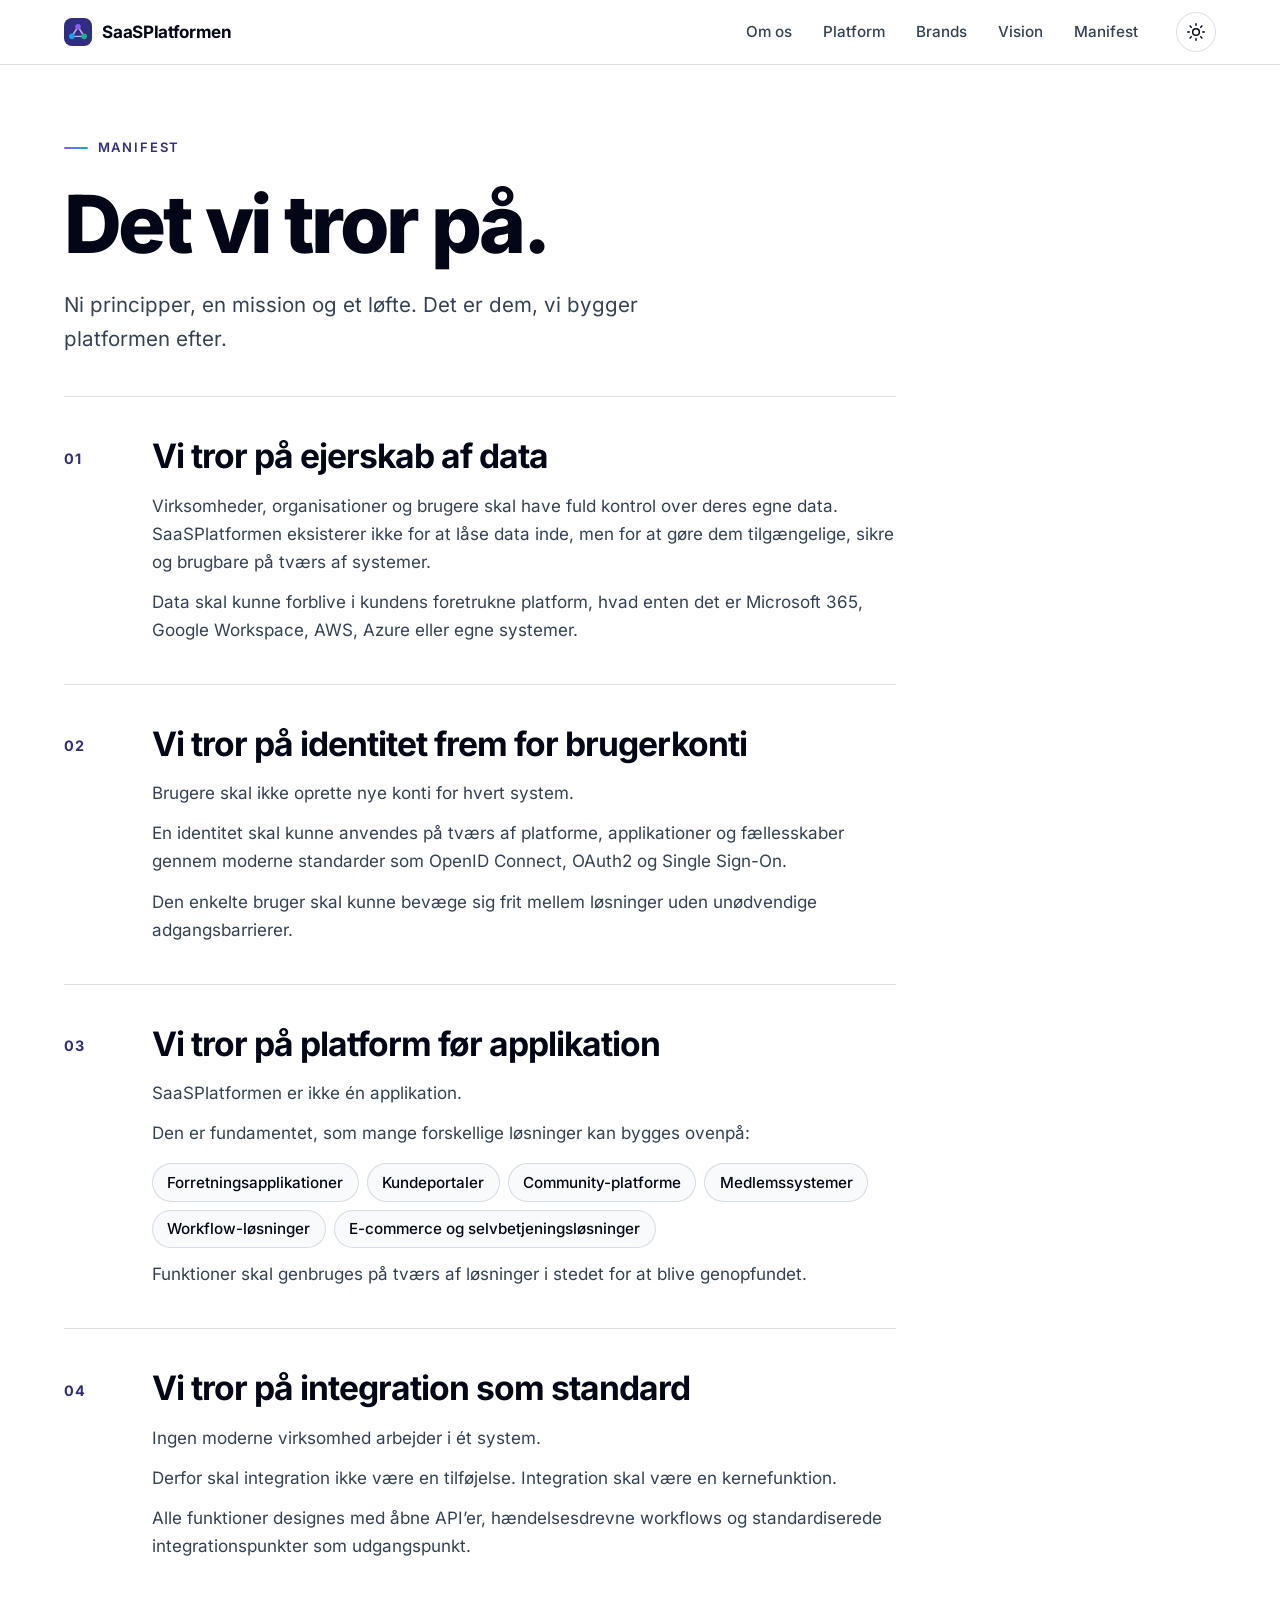
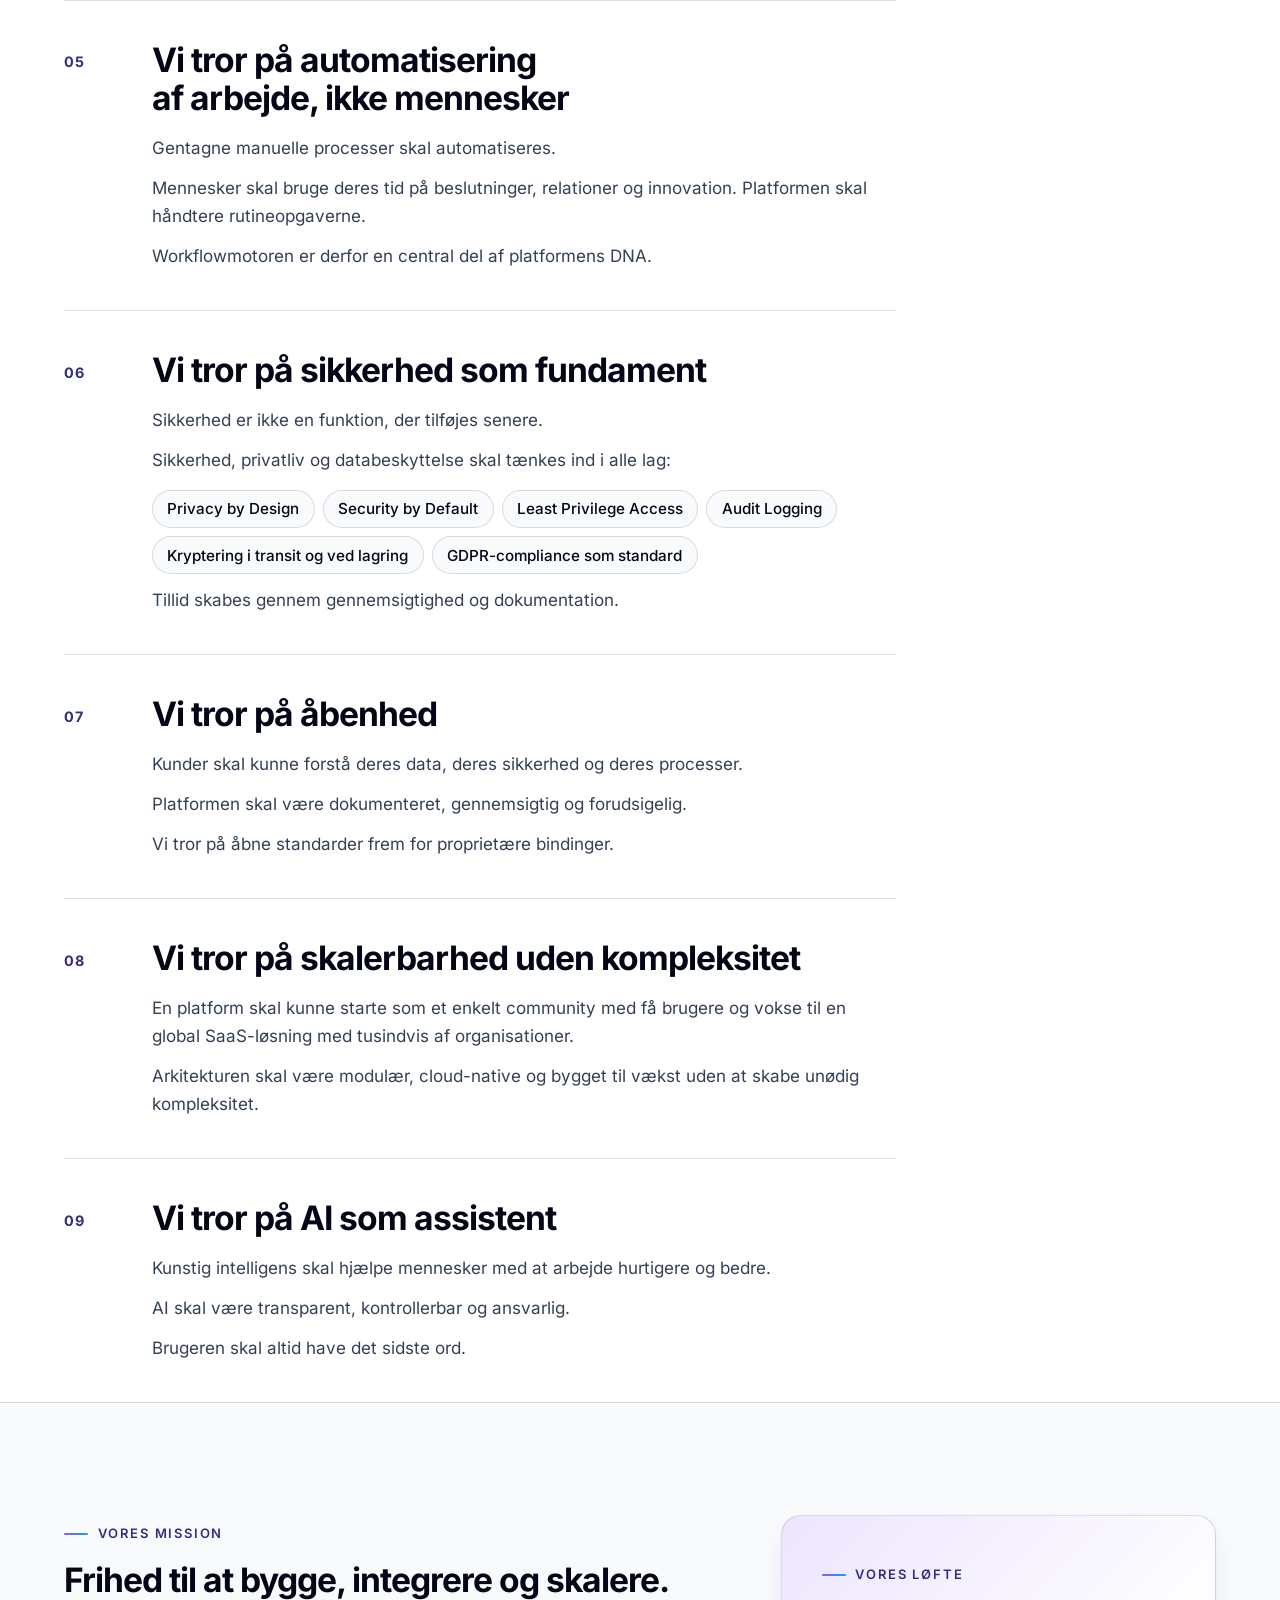
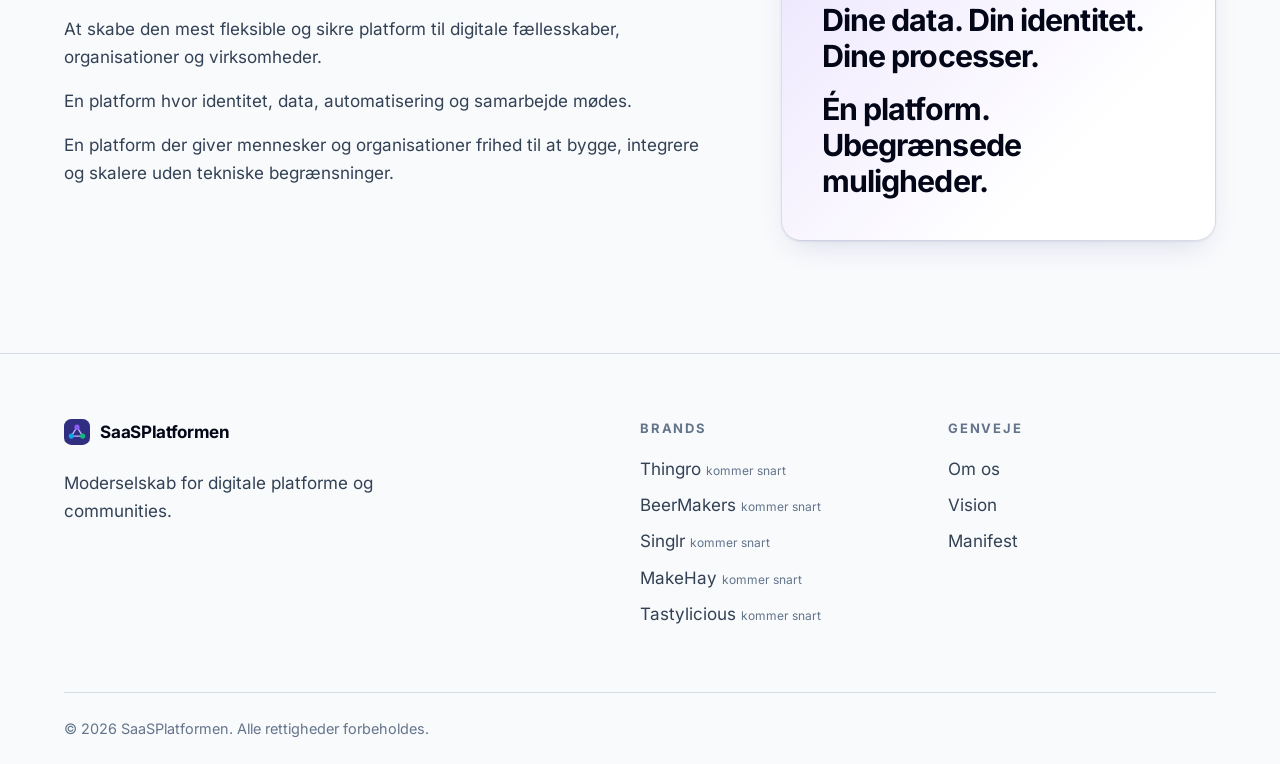
==== manifest/index.html @ acdeb15a "Deploy 2026-11-14T00:38Z Co-authored-by: Copilot <223556219+Copilot@users.noreply.github.com>" ====
<!DOCTYPE html><html lang="da"> <head><meta charset="utf-8"><meta name="viewport" content="width=device-width, initial-scale=1"><title>Manifest | SaaSPlatformen</title><meta name="description" content="SaaSPlatformens manifest: ejerskab af data, identitet frem for brugerkonti, integration som standard, sikkerhed som fundament og AI som assistent."><link rel="canonical" href="https://www.saasplatformen.dk/manifest/"><link rel="icon" type="image/svg+xml" href="/favicon.svg"><meta name="theme-color" content="#020617" media="(prefers-color-scheme: dark)"><meta name="theme-color" content="#ffffff" media="(prefers-color-scheme: light)"><meta property="og:type" content="website"><meta property="og:site_name" content="SaaSPlatformen"><meta property="og:locale" content="da_DK"><meta property="og:title" content="Manifest | SaaSPlatformen"><meta property="og:description" content="SaaSPlatformens manifest: ejerskab af data, identitet frem for brugerkonti, integration som standard, sikkerhed som fundament og AI som assistent."><meta property="og:url" content="https://www.saasplatformen.dk/manifest/"><meta property="og:image" content="https://www.saasplatformen.dk/og-default.png"><meta property="og:image:width" content="1200"><meta property="og:image:height" content="630"><meta property="og:image:alt" content="SaaSPlatformen – digitale platforme bygget til mennesker"><meta name="twitter:card" content="summary_large_image"><meta name="twitter:title" content="Manifest | SaaSPlatformen"><meta name="twitter:description" content="SaaSPlatformens manifest: ejerskab af data, identitet frem for brugerkonti, integration som standard, sikkerhed som fundament og AI som assistent."><meta name="twitter:image" content="https://www.saasplatformen.dk/og-default.png"><script>
      (function () {
        var t = null;
        try {
          t = localStorage.getItem('theme');
        } catch (e) {}
        if (t !== 'light' && t !== 'dark') {
          t = matchMedia('(prefers-color-scheme: dark)').matches ? 'dark' : 'light';
        }
        document.documentElement.dataset.theme = t;
      })();
    </script><script type="application/ld+json">{"@context":"https://schema.org","@graph":[{"@type":"Organization","@id":"https://www.saasplatformen.dk/#organization","name":"SaaSPlatformen","url":"https://www.saasplatformen.dk/","logo":"https://www.saasplatformen.dk/favicon.svg","description":"SaaSPlatformen er moderselskabet bag Thingro, BeerMakers, Singlr, MakeHay og Tastylicious. Vi bygger, ejer og udvikler digitale platforme og communities.","email":"kontakt@saasplatformen.dk","owns":[{"@type":"Brand","name":"Thingro","description":"Et socialt netværk hvor interesser er udgangspunktet for relationer, fællesskaber og aktiviteter."},{"@type":"Brand","name":"BeerMakers","description":"Community for hjemmebryggere og ølentusiaster med fokus på vidensdeling, opskrifter og erfaringer."},{"@type":"Brand","name":"Singlr","description":"Dating-platform der hjælper dig med at finde en partner i stedet for at holde dig fanget på platformen."},{"@type":"Brand","name":"MakeHay","description":"Fleksible apps og digitale løsninger til små og mellemstore virksomheder – med mulighed for kundetilpasning."},{"@type":"Brand","name":"Tastylicious","description":"Community for madentusiaster med fokus på opskrifter, inspiration og deling af madoplevelser."}]},{"@type":"WebSite","@id":"https://www.saasplatformen.dk/#website","url":"https://www.saasplatformen.dk/","name":"SaaSPlatformen","inLanguage":"da-DK","publisher":{"@id":"https://www.saasplatformen.dk/#organization"}}]}</script><link rel="stylesheet" href="/_astro/index.j2VjeoHw.css">
<style>.intro[data-astro-cid-hxnxtm5m]{padding-block:var(--space-5) var(--space-4)}h1[data-astro-cid-hxnxtm5m]{margin-block:var(--space-3);font-size:clamp(2.6rem,6.4vw,5rem);line-height:1.02;letter-spacing:-.045em;font-weight:800}.principles[data-astro-cid-hxnxtm5m] ol[data-astro-cid-hxnxtm5m]{margin:0;padding:0;list-style:none;max-width:52rem}.principles[data-astro-cid-hxnxtm5m] ol[data-astro-cid-hxnxtm5m]>li[data-astro-cid-hxnxtm5m]{display:grid;grid-template-columns:4.5rem 1fr;gap:var(--space-2);padding-block:var(--space-4);border-top:1px solid var(--border)}.num[data-astro-cid-hxnxtm5m]{font-size:.9rem;font-weight:700;letter-spacing:.1em;color:var(--brand);padding-top:.6rem}h2[data-astro-cid-hxnxtm5m]{font-size:clamp(1.5rem,3vw,2.1rem);letter-spacing:-.03em;line-height:1.15;margin-bottom:var(--space-2);text-wrap:balance}.principles[data-astro-cid-hxnxtm5m] p[data-astro-cid-hxnxtm5m]{color:var(--muted);margin-top:.75rem}.principles[data-astro-cid-hxnxtm5m] ul[data-astro-cid-hxnxtm5m]{display:flex;flex-wrap:wrap;gap:.5rem;margin:var(--space-2) 0 0;padding:0;list-style:none}.principles[data-astro-cid-hxnxtm5m] ul[data-astro-cid-hxnxtm5m] li[data-astro-cid-hxnxtm5m]{padding:.35rem .9rem;font-size:.95rem;font-weight:500;background:var(--bg-soft);border:1px solid var(--border);border-radius:999px}.closing[data-astro-cid-hxnxtm5m]{background:var(--bg-soft);border-top:1px solid var(--border)}.panel[data-astro-cid-hxnxtm5m]{display:grid;grid-template-columns:1.2fr .8fr;gap:var(--space-5);align-items:start}.m[data-astro-cid-hxnxtm5m]{margin-top:var(--space-2);color:var(--muted)}.pledge[data-astro-cid-hxnxtm5m]{padding:var(--space-4);background:linear-gradient(135deg,color-mix(in srgb,var(--purple) 16%,var(--card)),var(--card) 70%);border:1px solid var(--border);border-radius:var(--radius);box-shadow:var(--shadow)}.big[data-astro-cid-hxnxtm5m]{margin-top:var(--space-2);font-size:clamp(1.4rem,2.6vw,1.9rem);font-weight:700;line-height:1.2;letter-spacing:-.03em}@media(max-width:56rem){.panel[data-astro-cid-hxnxtm5m]{grid-template-columns:1fr;gap:var(--space-4)}}@media(max-width:40rem){.principles[data-astro-cid-hxnxtm5m] ol[data-astro-cid-hxnxtm5m]>li[data-astro-cid-hxnxtm5m]{grid-template-columns:1fr;gap:0}.num[data-astro-cid-hxnxtm5m]{padding-top:0}}
</style></head> <body> <a class="skip-link" href="#main">Gå til indhold</a> <header class="header" data-astro-cid-3ef6ksr2> <div class="container bar" data-astro-cid-3ef6ksr2> <a class="brand" href="/" aria-label="SaaSPlatformen – forside" data-astro-cid-3ef6ksr2> <svg width="28" height="28" viewBox="0 0 32 32" fill="none" aria-hidden="true"> <rect width="32" height="32" rx="9" fill="#312E81"></rect> <path d="M9 21 16 10l7 11M9 21h14" stroke="#C4B5FD" stroke-width="1.6" stroke-linejoin="round"></path> <circle cx="16" cy="10" r="3.2" fill="#8B5CF6"></circle> <circle cx="9" cy="21" r="3.2" fill="#0EA5E9"></circle> <circle cx="23" cy="21" r="3.2" fill="#10B981"></circle> </svg> <span data-astro-cid-3ef6ksr2>SaaSPlatformen</span> </a> <nav aria-label="Hovedmenu" data-astro-cid-3ef6ksr2> <ul data-astro-cid-3ef6ksr2> <li data-astro-cid-3ef6ksr2><a href="/#om" data-astro-cid-3ef6ksr2>Om os</a></li><li data-astro-cid-3ef6ksr2><a href="/#platform" data-astro-cid-3ef6ksr2>Platform</a></li><li data-astro-cid-3ef6ksr2><a href="/#brands" data-astro-cid-3ef6ksr2>Brands</a></li><li data-astro-cid-3ef6ksr2><a href="/#vision" data-astro-cid-3ef6ksr2>Vision</a></li><li data-astro-cid-3ef6ksr2><a href="/manifest/" data-astro-cid-3ef6ksr2>Manifest</a></li> </ul> </nav> <button class="theme" type="button" id="theme-toggle" aria-label="Skift mellem lyst og mørkt tema" data-astro-cid-3ef6ksr2> <svg class="sun" width="20" height="20" viewBox="0 0 24 24" fill="none" stroke="currentColor" stroke-width="1.8" stroke-linecap="round" aria-hidden="true" data-astro-cid-3ef6ksr2> <circle cx="12" cy="12" r="4" data-astro-cid-3ef6ksr2></circle> <path d="M12 2v2M12 20v2M4.9 4.9l1.4 1.4M17.7 17.7l1.4 1.4M2 12h2M20 12h2M4.9 19.1l1.4-1.4M17.7 6.3l1.4-1.4" data-astro-cid-3ef6ksr2></path> </svg> <svg class="moon" width="20" height="20" viewBox="0 0 24 24" fill="none" stroke="currentColor" stroke-width="1.8" stroke-linecap="round" stroke-linejoin="round" aria-hidden="true" data-astro-cid-3ef6ksr2> <path d="M20 14.5A8 8 0 0 1 9.5 4 8 8 0 1 0 20 14.5z" data-astro-cid-3ef6ksr2></path> </svg> </button> </div> </header>  <script type="module">document.getElementById("theme-toggle")?.addEventListener("click",()=>{const e=document.documentElement.dataset.theme==="dark"?"light":"dark";document.documentElement.dataset.theme=e;try{localStorage.setItem("theme",e)}catch{}});</script> <main id="main">  <section class="intro" data-astro-cid-hxnxtm5m> <div class="container" data-astro-cid-hxnxtm5m> <p class="eyebrow" data-astro-cid-hxnxtm5m>Manifest</p> <h1 data-astro-cid-hxnxtm5m>Det vi tror på.</h1> <p class="lead" data-astro-cid-hxnxtm5m>Ni principper, en mission og et løfte. Det er dem, vi bygger platformen efter.</p> </div> </section> <section class="container principles" aria-label="Principper" data-astro-cid-hxnxtm5m> <ol data-astro-cid-hxnxtm5m> <li data-astro-cid-hxnxtm5m> <span class="num" aria-hidden="true" data-astro-cid-hxnxtm5m>01</span> <div data-astro-cid-hxnxtm5m> <h2 data-astro-cid-hxnxtm5m>Vi tror på ejerskab af data</h2> <p data-astro-cid-hxnxtm5m>Virksomheder, organisationer og brugere skal have fuld kontrol over deres egne data. SaaSPlatformen eksisterer ikke for at låse data inde, men for at gøre dem tilgængelige, sikre og brugbare på tværs af systemer.</p><p data-astro-cid-hxnxtm5m>Data skal kunne forblive i kundens foretrukne platform, hvad enten det er Microsoft 365, Google Workspace, AWS, Azure eller egne systemer.</p>   </div> </li><li data-astro-cid-hxnxtm5m> <span class="num" aria-hidden="true" data-astro-cid-hxnxtm5m>02</span> <div data-astro-cid-hxnxtm5m> <h2 data-astro-cid-hxnxtm5m>Vi tror på identitet frem for brugerkonti</h2> <p data-astro-cid-hxnxtm5m>Brugere skal ikke oprette nye konti for hvert system.</p><p data-astro-cid-hxnxtm5m>En identitet skal kunne anvendes på tværs af platforme, applikationer og fællesskaber gennem moderne standarder som OpenID Connect, OAuth2 og Single Sign-On.</p><p data-astro-cid-hxnxtm5m>Den enkelte bruger skal kunne bevæge sig frit mellem løsninger uden unødvendige adgangsbarrierer.</p>   </div> </li><li data-astro-cid-hxnxtm5m> <span class="num" aria-hidden="true" data-astro-cid-hxnxtm5m>03</span> <div data-astro-cid-hxnxtm5m> <h2 data-astro-cid-hxnxtm5m>Vi tror på platform før applikation</h2> <p data-astro-cid-hxnxtm5m>SaaSPlatformen er ikke én applikation.</p><p data-astro-cid-hxnxtm5m>Den er fundamentet, som mange forskellige løsninger kan bygges ovenpå:</p> <ul data-astro-cid-hxnxtm5m><li data-astro-cid-hxnxtm5m>Forretningsapplikationer</li><li data-astro-cid-hxnxtm5m>Kundeportaler</li><li data-astro-cid-hxnxtm5m>Community-platforme</li><li data-astro-cid-hxnxtm5m>Medlemssystemer</li><li data-astro-cid-hxnxtm5m>Workflow-løsninger</li><li data-astro-cid-hxnxtm5m>E-commerce og selvbetjeningsløsninger</li></ul> <p data-astro-cid-hxnxtm5m>Funktioner skal genbruges på tværs af løsninger i stedet for at blive genopfundet.</p> </div> </li><li data-astro-cid-hxnxtm5m> <span class="num" aria-hidden="true" data-astro-cid-hxnxtm5m>04</span> <div data-astro-cid-hxnxtm5m> <h2 data-astro-cid-hxnxtm5m>Vi tror på integration som standard</h2> <p data-astro-cid-hxnxtm5m>Ingen moderne virksomhed arbejder i ét system.</p><p data-astro-cid-hxnxtm5m>Derfor skal integration ikke være en tilføjelse. Integration skal være en kernefunktion.</p><p data-astro-cid-hxnxtm5m>Alle funktioner designes med åbne API’er, hændelsesdrevne workflows og standardiserede integrationspunkter som udgangspunkt.</p>   </div> </li><li data-astro-cid-hxnxtm5m> <span class="num" aria-hidden="true" data-astro-cid-hxnxtm5m>05</span> <div data-astro-cid-hxnxtm5m> <h2 data-astro-cid-hxnxtm5m>Vi tror på automatisering af arbejde, ikke mennesker</h2> <p data-astro-cid-hxnxtm5m>Gentagne manuelle processer skal automatiseres.</p><p data-astro-cid-hxnxtm5m>Mennesker skal bruge deres tid på beslutninger, relationer og innovation. Platformen skal håndtere rutineopgaverne.</p><p data-astro-cid-hxnxtm5m>Workflowmotoren er derfor en central del af platformens DNA.</p>   </div> </li><li data-astro-cid-hxnxtm5m> <span class="num" aria-hidden="true" data-astro-cid-hxnxtm5m>06</span> <div data-astro-cid-hxnxtm5m> <h2 data-astro-cid-hxnxtm5m>Vi tror på sikkerhed som fundament</h2> <p data-astro-cid-hxnxtm5m>Sikkerhed er ikke en funktion, der tilføjes senere.</p><p data-astro-cid-hxnxtm5m>Sikkerhed, privatliv og databeskyttelse skal tænkes ind i alle lag:</p> <ul data-astro-cid-hxnxtm5m><li data-astro-cid-hxnxtm5m>Privacy by Design</li><li data-astro-cid-hxnxtm5m>Security by Default</li><li data-astro-cid-hxnxtm5m>Least Privilege Access</li><li data-astro-cid-hxnxtm5m>Audit Logging</li><li data-astro-cid-hxnxtm5m>Kryptering i transit og ved lagring</li><li data-astro-cid-hxnxtm5m>GDPR-compliance som standard</li></ul> <p data-astro-cid-hxnxtm5m>Tillid skabes gennem gennemsigtighed og dokumentation.</p> </div> </li><li data-astro-cid-hxnxtm5m> <span class="num" aria-hidden="true" data-astro-cid-hxnxtm5m>07</span> <div data-astro-cid-hxnxtm5m> <h2 data-astro-cid-hxnxtm5m>Vi tror på åbenhed</h2> <p data-astro-cid-hxnxtm5m>Kunder skal kunne forstå deres data, deres sikkerhed og deres processer.</p><p data-astro-cid-hxnxtm5m>Platformen skal være dokumenteret, gennemsigtig og forudsigelig.</p><p data-astro-cid-hxnxtm5m>Vi tror på åbne standarder frem for proprietære bindinger.</p>   </div> </li><li data-astro-cid-hxnxtm5m> <span class="num" aria-hidden="true" data-astro-cid-hxnxtm5m>08</span> <div data-astro-cid-hxnxtm5m> <h2 data-astro-cid-hxnxtm5m>Vi tror på skalerbarhed uden kompleksitet</h2> <p data-astro-cid-hxnxtm5m>En platform skal kunne starte som et enkelt community med få brugere og vokse til en global SaaS-løsning med tusindvis af organisationer.</p><p data-astro-cid-hxnxtm5m>Arkitekturen skal være modulær, cloud-native og bygget til vækst uden at skabe unødig kompleksitet.</p>   </div> </li><li data-astro-cid-hxnxtm5m> <span class="num" aria-hidden="true" data-astro-cid-hxnxtm5m>09</span> <div data-astro-cid-hxnxtm5m> <h2 data-astro-cid-hxnxtm5m>Vi tror på AI som assistent</h2> <p data-astro-cid-hxnxtm5m>Kunstig intelligens skal hjælpe mennesker med at arbejde hurtigere og bedre.</p><p data-astro-cid-hxnxtm5m>AI skal være transparent, kontrollerbar og ansvarlig.</p><p data-astro-cid-hxnxtm5m>Brugeren skal altid have det sidste ord.</p>   </div> </li> </ol> </section> <section class="section closing" aria-labelledby="mission-h" data-astro-cid-hxnxtm5m> <div class="container panel" data-astro-cid-hxnxtm5m> <div data-astro-cid-hxnxtm5m> <p class="eyebrow" data-astro-cid-hxnxtm5m>Vores mission</p> <h2 class="h2" id="mission-h" data-astro-cid-hxnxtm5m>Frihed til at bygge, integrere og skalere.</h2> <p class="m" data-astro-cid-hxnxtm5m>At skabe den mest fleksible og sikre platform til digitale fællesskaber, organisationer og virksomheder.</p><p class="m" data-astro-cid-hxnxtm5m>En platform hvor identitet, data, automatisering og samarbejde mødes.</p><p class="m" data-astro-cid-hxnxtm5m>En platform der giver mennesker og organisationer frihed til at bygge, integrere og skalere uden tekniske begrænsninger.</p> </div> <div class="pledge" data-astro-cid-hxnxtm5m> <p class="eyebrow" data-astro-cid-hxnxtm5m>Vores løfte</p> <p class="big" data-astro-cid-hxnxtm5m>Dine data. Din identitet. Dine processer.</p><p class="big" data-astro-cid-hxnxtm5m>Én platform. Ubegrænsede muligheder.</p> </div> </div> </section>  </main> <footer class="footer" data-astro-cid-sz7xmlte> <div class="container grid" data-astro-cid-sz7xmlte> <div data-astro-cid-sz7xmlte> <a class="brand" href="/" data-astro-cid-sz7xmlte><svg width="26" height="26" viewBox="0 0 32 32" fill="none" aria-hidden="true"> <rect width="32" height="32" rx="9" fill="#312E81"></rect> <path d="M9 21 16 10l7 11M9 21h14" stroke="#C4B5FD" stroke-width="1.6" stroke-linejoin="round"></path> <circle cx="16" cy="10" r="3.2" fill="#8B5CF6"></circle> <circle cx="9" cy="21" r="3.2" fill="#0EA5E9"></circle> <circle cx="23" cy="21" r="3.2" fill="#10B981"></circle> </svg><span data-astro-cid-sz7xmlte>SaaSPlatformen</span></a> <p data-astro-cid-sz7xmlte>Moderselskab for digitale platforme og communities.</p> </div> <nav aria-label="Brands" data-astro-cid-sz7xmlte> <h2 data-astro-cid-sz7xmlte>Brands</h2> <ul data-astro-cid-sz7xmlte> <li data-astro-cid-sz7xmlte><a href="/#brands" data-astro-cid-sz7xmlte>Thingro</a> <span class="soon" data-astro-cid-sz7xmlte>kommer snart</span></li><li data-astro-cid-sz7xmlte><a href="/#brands" data-astro-cid-sz7xmlte>BeerMakers</a> <span class="soon" data-astro-cid-sz7xmlte>kommer snart</span></li><li data-astro-cid-sz7xmlte><a href="/#brands" data-astro-cid-sz7xmlte>Singlr</a> <span class="soon" data-astro-cid-sz7xmlte>kommer snart</span></li><li data-astro-cid-sz7xmlte><a href="/#brands" data-astro-cid-sz7xmlte>MakeHay</a> <span class="soon" data-astro-cid-sz7xmlte>kommer snart</span></li><li data-astro-cid-sz7xmlte><a href="/#brands" data-astro-cid-sz7xmlte>Tastylicious</a> <span class="soon" data-astro-cid-sz7xmlte>kommer snart</span></li> </ul> </nav> <nav aria-label="Genveje" data-astro-cid-sz7xmlte> <h2 data-astro-cid-sz7xmlte>Genveje</h2> <ul data-astro-cid-sz7xmlte> <li data-astro-cid-sz7xmlte><a href="/#om" data-astro-cid-sz7xmlte>Om os</a></li> <li data-astro-cid-sz7xmlte><a href="/#vision" data-astro-cid-sz7xmlte>Vision</a></li> <li data-astro-cid-sz7xmlte><a href="/manifest/" data-astro-cid-sz7xmlte>Manifest</a></li>  </ul> </nav> </div> <div class="container legal" data-astro-cid-sz7xmlte>© 2026 SaaSPlatformen. Alle rettigheder forbeholdes.</div> </footer>  </body></html>
---- _astro/index.j2VjeoHw.css ----
@font-face{font-family:Inter Variable;font-style:normal;font-display:swap;font-weight:100 900;src:url(/_astro/inter-cyrillic-ext-wght-normal.BOeWTOD4.woff2) format("woff2-variations");unicode-range:U+0460-052F,U+1C80-1C8A,U+20B4,U+2DE0-2DFF,U+A640-A69F,U+FE2E-FE2F}@font-face{font-family:Inter Variable;font-style:normal;font-display:swap;font-weight:100 900;src:url(/_astro/inter-cyrillic-wght-normal.DqGufNeO.woff2) format("woff2-variations");unicode-range:U+0301,U+0400-045F,U+0490-0491,U+04B0-04B1,U+2116}@font-face{font-family:Inter Variable;font-style:normal;font-display:swap;font-weight:100 900;src:url(/_astro/inter-greek-ext-wght-normal.DlzME5K_.woff2) format("woff2-variations");unicode-range:U+1F00-1FFF}@font-face{font-family:Inter Variable;font-style:normal;font-display:swap;font-weight:100 900;src:url(/_astro/inter-greek-wght-normal.CkhJZR-_.woff2) format("woff2-variations");unicode-range:U+0370-0377,U+037A-037F,U+0384-038A,U+038C,U+038E-03A1,U+03A3-03FF}@font-face{font-family:Inter Variable;font-style:normal;font-display:swap;font-weight:100 900;src:url(/_astro/inter-vietnamese-wght-normal.CBcvBZtf.woff2) format("woff2-variations");unicode-range:U+0102-0103,U+0110-0111,U+0128-0129,U+0168-0169,U+01A0-01A1,U+01AF-01B0,U+0300-0301,U+0303-0304,U+0308-0309,U+0323,U+0329,U+1EA0-1EF9,U+20AB}@font-face{font-family:Inter Variable;font-style:normal;font-display:swap;font-weight:100 900;src:url(/_astro/inter-latin-ext-wght-normal.DO1Apj_S.woff2) format("woff2-variations");unicode-range:U+0100-02BA,U+02BD-02C5,U+02C7-02CC,U+02CE-02D7,U+02DD-02FF,U+0304,U+0308,U+0329,U+1D00-1DBF,U+1E00-1E9F,U+1EF2-1EFF,U+2020,U+20A0-20AB,U+20AD-20C0,U+2113,U+2C60-2C7F,U+A720-A7FF}@font-face{font-family:Inter Variable;font-style:normal;font-display:swap;font-weight:100 900;src:url(/_astro/inter-latin-wght-normal.Dx4kXJAl.woff2) format("woff2-variations");unicode-range:U+0000-00FF,U+0131,U+0152-0153,U+02BB-02BC,U+02C6,U+02DA,U+02DC,U+0304,U+0308,U+0329,U+2000-206F,U+20AC,U+2122,U+2191,U+2193,U+2212,U+2215,U+FEFF,U+FFFD}:root{--indigo: #312e81;--purple: #8b5cf6;--blue: #0ea5e9;--emerald: #10b981;--bg: #ffffff;--bg-soft: #f8fafc;--text: #020617;--muted: #334155;--faint: #64748b;--border: rgb(148 163 184 / .35);--glass: rgb(255 255 255 / .7);--card: #ffffff;--brand: #312e81;--link: #3730a3;--btn-bg: #312e81;--btn-text: #ffffff;--shadow: 0 1px 2px rgb(15 23 42 / .06), 0 12px 32px -12px rgb(49 46 129 / .18);--glow-a: rgb(139 92 246 / .22);--glow-b: rgb(14 165 233 / .18);--font: "Inter Variable", system-ui, -apple-system, "Segoe UI", sans-serif;--space-1: .5rem;--space-2: 1rem;--space-3: 1.5rem;--space-4: 2.5rem;--space-5: 4rem;--space-6: 7rem;--radius: 1.25rem;--max: 72rem;color-scheme:light}:root[data-theme=dark]{--bg: #020617;--bg-soft: #0f172a;--text: #f8fafc;--muted: #cbd5e1;--faint: #94a3b8;--border: rgb(148 163 184 / .22);--glass: rgb(15 23 42 / .6);--card: #0b1224;--brand: #a5b4fc;--link: #a5b4fc;--btn-bg: #e0e7ff;--btn-text: #1e1b4b;--shadow: 0 1px 2px rgb(0 0 0 / .5), 0 16px 40px -16px rgb(0 0 0 / .8);--glow-a: rgb(139 92 246 / .28);--glow-b: rgb(14 165 233 / .2);color-scheme:dark}*,*:before,*:after{box-sizing:border-box}html{scroll-behavior:smooth;scroll-padding-top:5rem;-webkit-text-size-adjust:100%}body{margin:0;font-family:var(--font);font-size:1.0625rem;line-height:1.65;color:var(--text);background:var(--bg);-webkit-font-smoothing:antialiased;text-rendering:optimizeLegibility}h1,h2,h3,p{margin:0}a{color:inherit}:focus-visible{outline:3px solid var(--purple);outline-offset:3px;border-radius:.5rem}.skip-link{position:absolute;left:1rem;top:-4rem;z-index:100;padding:.6rem 1rem;background:var(--btn-bg);color:var(--btn-text);border-radius:.5rem;text-decoration:none}.skip-link:focus{top:1rem}.container{width:min(100% - 3rem,var(--max));margin-inline:auto}.section{padding-block:var(--space-6)}.eyebrow{display:inline-flex;align-items:center;gap:.6rem;font-size:.8125rem;font-weight:600;letter-spacing:.14em;text-transform:uppercase;color:var(--brand)}.eyebrow:before{content:"";width:1.5rem;height:2px;background:linear-gradient(90deg,var(--purple),var(--blue));border-radius:2px}.h2{margin-top:var(--space-2);font-size:clamp(2rem,4.4vw,3.25rem);line-height:1.08;letter-spacing:-.03em;font-weight:700;text-wrap:balance}.lead{font-size:clamp(1.125rem,1.6vw,1.3rem);color:var(--muted);max-width:38rem;text-wrap:pretty}.btn{display:inline-flex;align-items:center;gap:.6rem;padding:.95rem 1.6rem;font:inherit;font-weight:600;color:var(--btn-text);background:var(--btn-bg);border-radius:999px;text-decoration:none;box-shadow:var(--shadow);transition:transform .25s ease,box-shadow .25s ease}.btn:hover{transform:translateY(-2px)}.btn svg{transition:transform .25s ease}.btn:hover svg{transform:translateY(2px)}.btn-ghost{background:transparent;color:var(--text);box-shadow:inset 0 0 0 1px var(--border)}.sr-only{position:absolute;width:1px;height:1px;overflow:hidden;clip:rect(0 0 0 0);white-space:nowrap}@media(max-width:40rem){.section{padding-block:var(--space-5)}}@media(prefers-reduced-motion:reduce){html{scroll-behavior:auto}*,*:before,*:after{animation:none!important;transition:none!important}}.header[data-astro-cid-3ef6ksr2]{position:sticky;top:0;z-index:50;background:var(--glass);backdrop-filter:blur(16px) saturate(1.4);-webkit-backdrop-filter:blur(16px) saturate(1.4);border-bottom:1px solid var(--border)}.bar[data-astro-cid-3ef6ksr2]{display:flex;align-items:center;gap:var(--space-3);height:4rem}.brand[data-astro-cid-3ef6ksr2]{display:inline-flex;align-items:center;gap:.65rem;font-weight:700;letter-spacing:-.02em;text-decoration:none;margin-right:auto}nav[data-astro-cid-3ef6ksr2] ul[data-astro-cid-3ef6ksr2]{display:flex;gap:.25rem;margin:0;padding:0;list-style:none}nav[data-astro-cid-3ef6ksr2] a[data-astro-cid-3ef6ksr2]{display:block;padding:.45rem .85rem;font-size:.95rem;font-weight:500;color:var(--muted);text-decoration:none;border-radius:999px;transition:color .2s,background .2s}nav[data-astro-cid-3ef6ksr2] a[data-astro-cid-3ef6ksr2]:hover{color:var(--text);background:var(--bg-soft)}.theme[data-astro-cid-3ef6ksr2]{display:grid;place-items:center;width:2.5rem;height:2.5rem;color:var(--text);background:transparent;border:1px solid var(--border);border-radius:999px;cursor:pointer}.theme[data-astro-cid-3ef6ksr2]:hover{background:var(--bg-soft)}.moon[data-astro-cid-3ef6ksr2]{display:none}:root[data-theme=dark] .sun[data-astro-cid-3ef6ksr2]{display:none}:root[data-theme=dark] .moon[data-astro-cid-3ef6ksr2]{display:block}@media(max-width:40rem){nav[data-astro-cid-3ef6ksr2] a[data-astro-cid-3ef6ksr2]{padding-inline:.5rem;font-size:.85rem}.brand[data-astro-cid-3ef6ksr2] span[data-astro-cid-3ef6ksr2]{display:none}}.footer[data-astro-cid-sz7xmlte]{padding-block:var(--space-5) var(--space-3);background:var(--bg-soft);border-top:1px solid var(--border)}.grid[data-astro-cid-sz7xmlte]{display:grid;grid-template-columns:2fr 1fr 1fr;gap:var(--space-4)}.brand[data-astro-cid-sz7xmlte]{display:inline-flex;align-items:center;gap:.65rem;font-weight:700;letter-spacing:-.02em;text-decoration:none}p[data-astro-cid-sz7xmlte]{margin-top:var(--space-2);color:var(--muted);max-width:22rem}h2[data-astro-cid-sz7xmlte]{margin-bottom:var(--space-2);font-size:.8125rem;letter-spacing:.14em;text-transform:uppercase;color:var(--faint)}ul[data-astro-cid-sz7xmlte]{margin:0;padding:0;list-style:none;display:grid;gap:.5rem}li[data-astro-cid-sz7xmlte] a[data-astro-cid-sz7xmlte]{color:var(--muted);text-decoration:none}li[data-astro-cid-sz7xmlte] a[data-astro-cid-sz7xmlte]:hover{color:var(--text);text-decoration:underline}.soon[data-astro-cid-sz7xmlte]{font-size:.75rem;color:var(--faint)}.legal[data-astro-cid-sz7xmlte]{margin-top:var(--space-5);padding-top:var(--space-3);border-top:1px solid var(--border);font-size:.9rem;color:var(--faint)}@media(max-width:40rem){.grid[data-astro-cid-sz7xmlte]{grid-template-columns:1fr 1fr}.grid[data-astro-cid-sz7xmlte]>[data-astro-cid-sz7xmlte]:first-child{grid-column:1 / -1}}
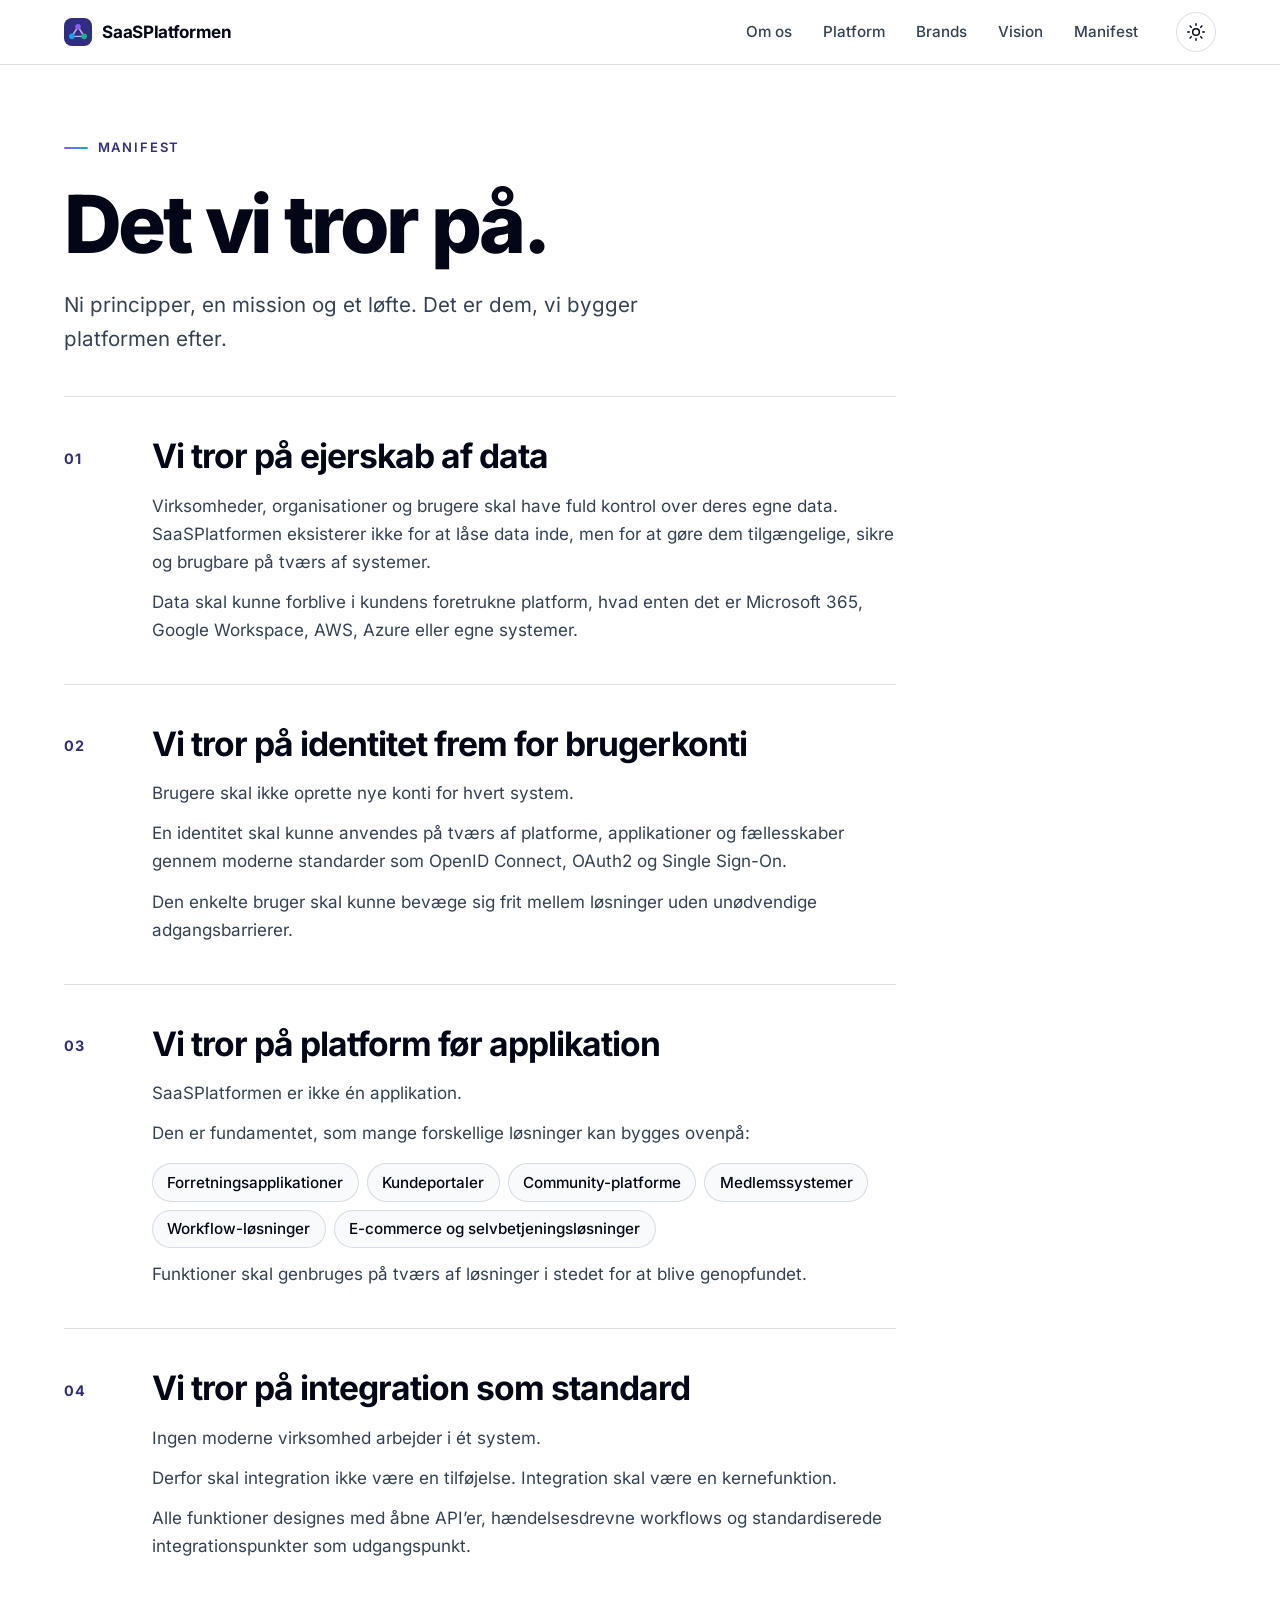
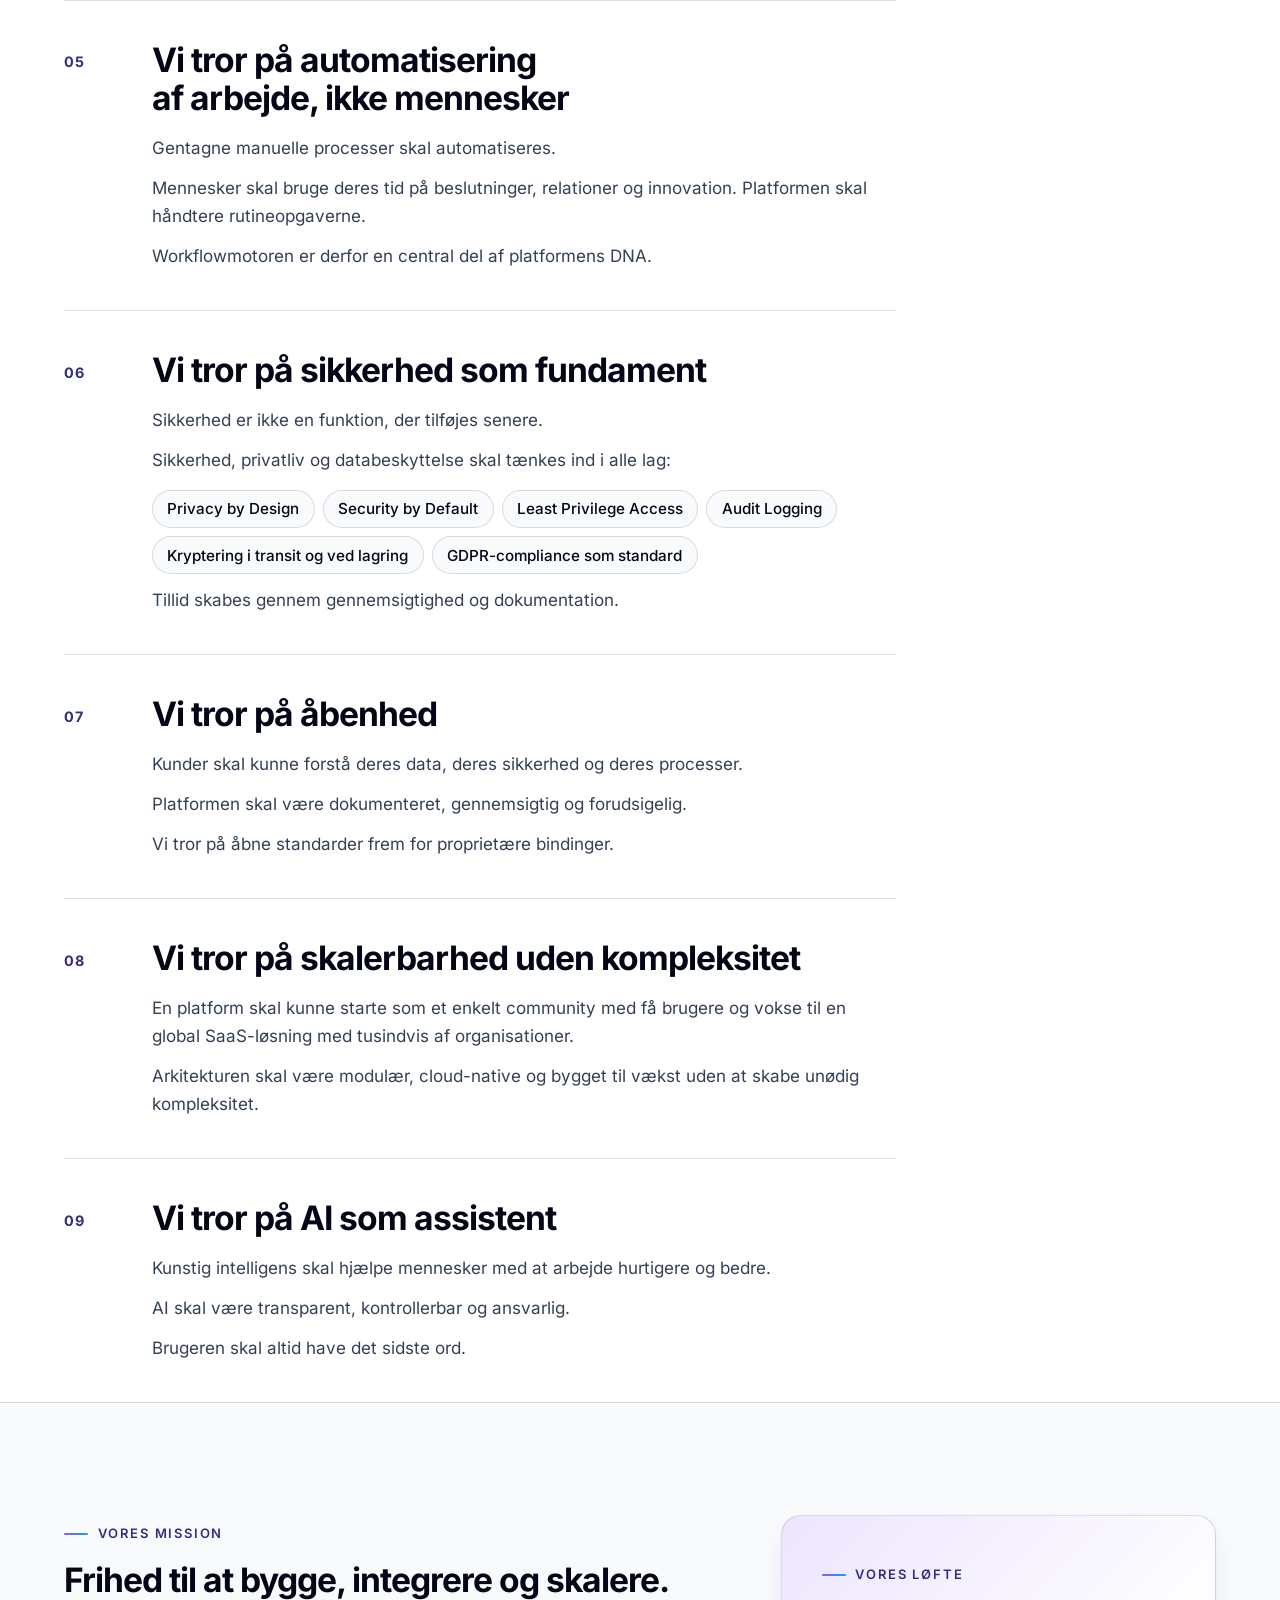
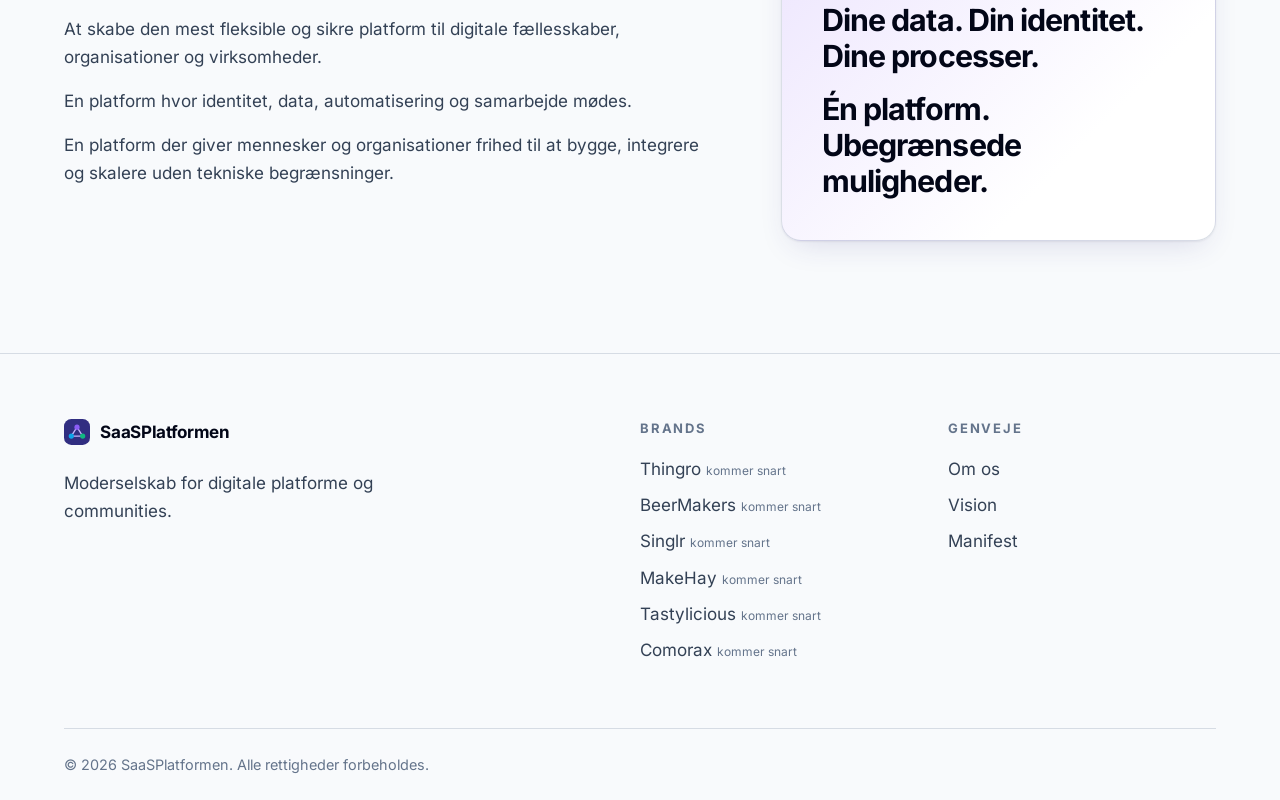
==== commit 16fde975: "Deploy 2026-11-15T19:55Z Co-authored-by: Copilot <223556219+Copilot@users.noreply.github.com>" ====
--- a/manifest/index.html
+++ b/manifest/index.html
@@ -9,6 +9,6 @@
         }
         document.documentElement.dataset.theme = t;
       })();
-    </script><script type="application/ld+json">{"@context":"https://schema.org","@graph":[{"@type":"Organization","@id":"https://www.saasplatformen.dk/#organization","name":"SaaSPlatformen","url":"https://www.saasplatformen.dk/","logo":"https://www.saasplatformen.dk/favicon.svg","description":"SaaSPlatformen er moderselskabet bag Thingro, BeerMakers, Singlr, MakeHay og Tastylicious. Vi bygger, ejer og udvikler digitale platforme og communities.","email":"kontakt@saasplatformen.dk","owns":[{"@type":"Brand","name":"Thingro","description":"Et socialt netværk hvor interesser er udgangspunktet for relationer, fællesskaber og aktiviteter."},{"@type":"Brand","name":"BeerMakers","description":"Community for hjemmebryggere og ølentusiaster med fokus på vidensdeling, opskrifter og erfaringer."},{"@type":"Brand","name":"Singlr","description":"Dating-platform der hjælper dig med at finde en partner i stedet for at holde dig fanget på platformen."},{"@type":"Brand","name":"MakeHay","description":"Fleksible apps og digitale løsninger til små og mellemstore virksomheder – med mulighed for kundetilpasning."},{"@type":"Brand","name":"Tastylicious","description":"Community for madentusiaster med fokus på opskrifter, inspiration og deling af madoplevelser."}]},{"@type":"WebSite","@id":"https://www.saasplatformen.dk/#website","url":"https://www.saasplatformen.dk/","name":"SaaSPlatformen","inLanguage":"da-DK","publisher":{"@id":"https://www.saasplatformen.dk/#organization"}}]}</script><link rel="stylesheet" href="/_astro/index.j2VjeoHw.css">
+    </script><script type="application/ld+json">{"@context":"https://schema.org","@graph":[{"@type":"Organization","@id":"https://www.saasplatformen.dk/#organization","name":"SaaSPlatformen","url":"https://www.saasplatformen.dk/","logo":"https://www.saasplatformen.dk/favicon.svg","description":"SaaSPlatformen er moderselskabet bag Thingro, BeerMakers, Singlr, MakeHay, Tastylicious og Comorax. Vi bygger, ejer og udvikler digitale platforme og communities.","email":"kontakt@saasplatformen.dk","owns":[{"@type":"Brand","name":"Thingro","description":"Et socialt netværk hvor interesser er udgangspunktet for relationer, fællesskaber og aktiviteter."},{"@type":"Brand","name":"BeerMakers","description":"Community for hjemmebryggere og ølentusiaster med fokus på vidensdeling, opskrifter og erfaringer."},{"@type":"Brand","name":"Singlr","description":"Dating-platform der hjælper dig med at finde en partner i stedet for at holde dig fanget på platformen."},{"@type":"Brand","name":"MakeHay","description":"Fleksible apps og digitale løsninger til små og mellemstore virksomheder – med mulighed for kundetilpasning."},{"@type":"Brand","name":"Tastylicious","description":"Community for madentusiaster med fokus på opskrifter, inspiration og deling af madoplevelser."},{"@type":"Brand","name":"Comorax","description":"Et netværk af communities og markedspladser, hvor en annonce kan nå ud på tværs af fællesskaber."}]},{"@type":"WebSite","@id":"https://www.saasplatformen.dk/#website","url":"https://www.saasplatformen.dk/","name":"SaaSPlatformen","inLanguage":"da-DK","publisher":{"@id":"https://www.saasplatformen.dk/#organization"}}]}</script><link rel="stylesheet" href="/_astro/index.j2VjeoHw.css">
 <style>.intro[data-astro-cid-hxnxtm5m]{padding-block:var(--space-5) var(--space-4)}h1[data-astro-cid-hxnxtm5m]{margin-block:var(--space-3);font-size:clamp(2.6rem,6.4vw,5rem);line-height:1.02;letter-spacing:-.045em;font-weight:800}.principles[data-astro-cid-hxnxtm5m] ol[data-astro-cid-hxnxtm5m]{margin:0;padding:0;list-style:none;max-width:52rem}.principles[data-astro-cid-hxnxtm5m] ol[data-astro-cid-hxnxtm5m]>li[data-astro-cid-hxnxtm5m]{display:grid;grid-template-columns:4.5rem 1fr;gap:var(--space-2);padding-block:var(--space-4);border-top:1px solid var(--border)}.num[data-astro-cid-hxnxtm5m]{font-size:.9rem;font-weight:700;letter-spacing:.1em;color:var(--brand);padding-top:.6rem}h2[data-astro-cid-hxnxtm5m]{font-size:clamp(1.5rem,3vw,2.1rem);letter-spacing:-.03em;line-height:1.15;margin-bottom:var(--space-2);text-wrap:balance}.principles[data-astro-cid-hxnxtm5m] p[data-astro-cid-hxnxtm5m]{color:var(--muted);margin-top:.75rem}.principles[data-astro-cid-hxnxtm5m] ul[data-astro-cid-hxnxtm5m]{display:flex;flex-wrap:wrap;gap:.5rem;margin:var(--space-2) 0 0;padding:0;list-style:none}.principles[data-astro-cid-hxnxtm5m] ul[data-astro-cid-hxnxtm5m] li[data-astro-cid-hxnxtm5m]{padding:.35rem .9rem;font-size:.95rem;font-weight:500;background:var(--bg-soft);border:1px solid var(--border);border-radius:999px}.closing[data-astro-cid-hxnxtm5m]{background:var(--bg-soft);border-top:1px solid var(--border)}.panel[data-astro-cid-hxnxtm5m]{display:grid;grid-template-columns:1.2fr .8fr;gap:var(--space-5);align-items:start}.m[data-astro-cid-hxnxtm5m]{margin-top:var(--space-2);color:var(--muted)}.pledge[data-astro-cid-hxnxtm5m]{padding:var(--space-4);background:linear-gradient(135deg,color-mix(in srgb,var(--purple) 16%,var(--card)),var(--card) 70%);border:1px solid var(--border);border-radius:var(--radius);box-shadow:var(--shadow)}.big[data-astro-cid-hxnxtm5m]{margin-top:var(--space-2);font-size:clamp(1.4rem,2.6vw,1.9rem);font-weight:700;line-height:1.2;letter-spacing:-.03em}@media(max-width:56rem){.panel[data-astro-cid-hxnxtm5m]{grid-template-columns:1fr;gap:var(--space-4)}}@media(max-width:40rem){.principles[data-astro-cid-hxnxtm5m] ol[data-astro-cid-hxnxtm5m]>li[data-astro-cid-hxnxtm5m]{grid-template-columns:1fr;gap:0}.num[data-astro-cid-hxnxtm5m]{padding-top:0}}
-</style></head> <body> <a class="skip-link" href="#main">Gå til indhold</a> <header class="header" data-astro-cid-3ef6ksr2> <div class="container bar" data-astro-cid-3ef6ksr2> <a class="brand" href="/" aria-label="SaaSPlatformen – forside" data-astro-cid-3ef6ksr2> <svg width="28" height="28" viewBox="0 0 32 32" fill="none" aria-hidden="true"> <rect width="32" height="32" rx="9" fill="#312E81"></rect> <path d="M9 21 16 10l7 11M9 21h14" stroke="#C4B5FD" stroke-width="1.6" stroke-linejoin="round"></path> <circle cx="16" cy="10" r="3.2" fill="#8B5CF6"></circle> <circle cx="9" cy="21" r="3.2" fill="#0EA5E9"></circle> <circle cx="23" cy="21" r="3.2" fill="#10B981"></circle> </svg> <span data-astro-cid-3ef6ksr2>SaaSPlatformen</span> </a> <nav aria-label="Hovedmenu" data-astro-cid-3ef6ksr2> <ul data-astro-cid-3ef6ksr2> <li data-astro-cid-3ef6ksr2><a href="/#om" data-astro-cid-3ef6ksr2>Om os</a></li><li data-astro-cid-3ef6ksr2><a href="/#platform" data-astro-cid-3ef6ksr2>Platform</a></li><li data-astro-cid-3ef6ksr2><a href="/#brands" data-astro-cid-3ef6ksr2>Brands</a></li><li data-astro-cid-3ef6ksr2><a href="/#vision" data-astro-cid-3ef6ksr2>Vision</a></li><li data-astro-cid-3ef6ksr2><a href="/manifest/" data-astro-cid-3ef6ksr2>Manifest</a></li> </ul> </nav> <button class="theme" type="button" id="theme-toggle" aria-label="Skift mellem lyst og mørkt tema" data-astro-cid-3ef6ksr2> <svg class="sun" width="20" height="20" viewBox="0 0 24 24" fill="none" stroke="currentColor" stroke-width="1.8" stroke-linecap="round" aria-hidden="true" data-astro-cid-3ef6ksr2> <circle cx="12" cy="12" r="4" data-astro-cid-3ef6ksr2></circle> <path d="M12 2v2M12 20v2M4.9 4.9l1.4 1.4M17.7 17.7l1.4 1.4M2 12h2M20 12h2M4.9 19.1l1.4-1.4M17.7 6.3l1.4-1.4" data-astro-cid-3ef6ksr2></path> </svg> <svg class="moon" width="20" height="20" viewBox="0 0 24 24" fill="none" stroke="currentColor" stroke-width="1.8" stroke-linecap="round" stroke-linejoin="round" aria-hidden="true" data-astro-cid-3ef6ksr2> <path d="M20 14.5A8 8 0 0 1 9.5 4 8 8 0 1 0 20 14.5z" data-astro-cid-3ef6ksr2></path> </svg> </button> </div> </header>  <script type="module">document.getElementById("theme-toggle")?.addEventListener("click",()=>{const e=document.documentElement.dataset.theme==="dark"?"light":"dark";document.documentElement.dataset.theme=e;try{localStorage.setItem("theme",e)}catch{}});</script> <main id="main">  <section class="intro" data-astro-cid-hxnxtm5m> <div class="container" data-astro-cid-hxnxtm5m> <p class="eyebrow" data-astro-cid-hxnxtm5m>Manifest</p> <h1 data-astro-cid-hxnxtm5m>Det vi tror på.</h1> <p class="lead" data-astro-cid-hxnxtm5m>Ni principper, en mission og et løfte. Det er dem, vi bygger platformen efter.</p> </div> </section> <section class="container principles" aria-label="Principper" data-astro-cid-hxnxtm5m> <ol data-astro-cid-hxnxtm5m> <li data-astro-cid-hxnxtm5m> <span class="num" aria-hidden="true" data-astro-cid-hxnxtm5m>01</span> <div data-astro-cid-hxnxtm5m> <h2 data-astro-cid-hxnxtm5m>Vi tror på ejerskab af data</h2> <p data-astro-cid-hxnxtm5m>Virksomheder, organisationer og brugere skal have fuld kontrol over deres egne data. SaaSPlatformen eksisterer ikke for at låse data inde, men for at gøre dem tilgængelige, sikre og brugbare på tværs af systemer.</p><p data-astro-cid-hxnxtm5m>Data skal kunne forblive i kundens foretrukne platform, hvad enten det er Microsoft 365, Google Workspace, AWS, Azure eller egne systemer.</p>   </div> </li><li data-astro-cid-hxnxtm5m> <span class="num" aria-hidden="true" data-astro-cid-hxnxtm5m>02</span> <div data-astro-cid-hxnxtm5m> <h2 data-astro-cid-hxnxtm5m>Vi tror på identitet frem for brugerkonti</h2> <p data-astro-cid-hxnxtm5m>Brugere skal ikke oprette nye konti for hvert system.</p><p data-astro-cid-hxnxtm5m>En identitet skal kunne anvendes på tværs af platforme, applikationer og fællesskaber gennem moderne standarder som OpenID Connect, OAuth2 og Single Sign-On.</p><p data-astro-cid-hxnxtm5m>Den enkelte bruger skal kunne bevæge sig frit mellem løsninger uden unødvendige adgangsbarrierer.</p>   </div> </li><li data-astro-cid-hxnxtm5m> <span class="num" aria-hidden="true" data-astro-cid-hxnxtm5m>03</span> <div data-astro-cid-hxnxtm5m> <h2 data-astro-cid-hxnxtm5m>Vi tror på platform før applikation</h2> <p data-astro-cid-hxnxtm5m>SaaSPlatformen er ikke én applikation.</p><p data-astro-cid-hxnxtm5m>Den er fundamentet, som mange forskellige løsninger kan bygges ovenpå:</p> <ul data-astro-cid-hxnxtm5m><li data-astro-cid-hxnxtm5m>Forretningsapplikationer</li><li data-astro-cid-hxnxtm5m>Kundeportaler</li><li data-astro-cid-hxnxtm5m>Community-platforme</li><li data-astro-cid-hxnxtm5m>Medlemssystemer</li><li data-astro-cid-hxnxtm5m>Workflow-løsninger</li><li data-astro-cid-hxnxtm5m>E-commerce og selvbetjeningsløsninger</li></ul> <p data-astro-cid-hxnxtm5m>Funktioner skal genbruges på tværs af løsninger i stedet for at blive genopfundet.</p> </div> </li><li data-astro-cid-hxnxtm5m> <span class="num" aria-hidden="true" data-astro-cid-hxnxtm5m>04</span> <div data-astro-cid-hxnxtm5m> <h2 data-astro-cid-hxnxtm5m>Vi tror på integration som standard</h2> <p data-astro-cid-hxnxtm5m>Ingen moderne virksomhed arbejder i ét system.</p><p data-astro-cid-hxnxtm5m>Derfor skal integration ikke være en tilføjelse. Integration skal være en kernefunktion.</p><p data-astro-cid-hxnxtm5m>Alle funktioner designes med åbne API’er, hændelsesdrevne workflows og standardiserede integrationspunkter som udgangspunkt.</p>   </div> </li><li data-astro-cid-hxnxtm5m> <span class="num" aria-hidden="true" data-astro-cid-hxnxtm5m>05</span> <div data-astro-cid-hxnxtm5m> <h2 data-astro-cid-hxnxtm5m>Vi tror på automatisering af arbejde, ikke mennesker</h2> <p data-astro-cid-hxnxtm5m>Gentagne manuelle processer skal automatiseres.</p><p data-astro-cid-hxnxtm5m>Mennesker skal bruge deres tid på beslutninger, relationer og innovation. Platformen skal håndtere rutineopgaverne.</p><p data-astro-cid-hxnxtm5m>Workflowmotoren er derfor en central del af platformens DNA.</p>   </div> </li><li data-astro-cid-hxnxtm5m> <span class="num" aria-hidden="true" data-astro-cid-hxnxtm5m>06</span> <div data-astro-cid-hxnxtm5m> <h2 data-astro-cid-hxnxtm5m>Vi tror på sikkerhed som fundament</h2> <p data-astro-cid-hxnxtm5m>Sikkerhed er ikke en funktion, der tilføjes senere.</p><p data-astro-cid-hxnxtm5m>Sikkerhed, privatliv og databeskyttelse skal tænkes ind i alle lag:</p> <ul data-astro-cid-hxnxtm5m><li data-astro-cid-hxnxtm5m>Privacy by Design</li><li data-astro-cid-hxnxtm5m>Security by Default</li><li data-astro-cid-hxnxtm5m>Least Privilege Access</li><li data-astro-cid-hxnxtm5m>Audit Logging</li><li data-astro-cid-hxnxtm5m>Kryptering i transit og ved lagring</li><li data-astro-cid-hxnxtm5m>GDPR-compliance som standard</li></ul> <p data-astro-cid-hxnxtm5m>Tillid skabes gennem gennemsigtighed og dokumentation.</p> </div> </li><li data-astro-cid-hxnxtm5m> <span class="num" aria-hidden="true" data-astro-cid-hxnxtm5m>07</span> <div data-astro-cid-hxnxtm5m> <h2 data-astro-cid-hxnxtm5m>Vi tror på åbenhed</h2> <p data-astro-cid-hxnxtm5m>Kunder skal kunne forstå deres data, deres sikkerhed og deres processer.</p><p data-astro-cid-hxnxtm5m>Platformen skal være dokumenteret, gennemsigtig og forudsigelig.</p><p data-astro-cid-hxnxtm5m>Vi tror på åbne standarder frem for proprietære bindinger.</p>   </div> </li><li data-astro-cid-hxnxtm5m> <span class="num" aria-hidden="true" data-astro-cid-hxnxtm5m>08</span> <div data-astro-cid-hxnxtm5m> <h2 data-astro-cid-hxnxtm5m>Vi tror på skalerbarhed uden kompleksitet</h2> <p data-astro-cid-hxnxtm5m>En platform skal kunne starte som et enkelt community med få brugere og vokse til en global SaaS-løsning med tusindvis af organisationer.</p><p data-astro-cid-hxnxtm5m>Arkitekturen skal være modulær, cloud-native og bygget til vækst uden at skabe unødig kompleksitet.</p>   </div> </li><li data-astro-cid-hxnxtm5m> <span class="num" aria-hidden="true" data-astro-cid-hxnxtm5m>09</span> <div data-astro-cid-hxnxtm5m> <h2 data-astro-cid-hxnxtm5m>Vi tror på AI som assistent</h2> <p data-astro-cid-hxnxtm5m>Kunstig intelligens skal hjælpe mennesker med at arbejde hurtigere og bedre.</p><p data-astro-cid-hxnxtm5m>AI skal være transparent, kontrollerbar og ansvarlig.</p><p data-astro-cid-hxnxtm5m>Brugeren skal altid have det sidste ord.</p>   </div> </li> </ol> </section> <section class="section closing" aria-labelledby="mission-h" data-astro-cid-hxnxtm5m> <div class="container panel" data-astro-cid-hxnxtm5m> <div data-astro-cid-hxnxtm5m> <p class="eyebrow" data-astro-cid-hxnxtm5m>Vores mission</p> <h2 class="h2" id="mission-h" data-astro-cid-hxnxtm5m>Frihed til at bygge, integrere og skalere.</h2> <p class="m" data-astro-cid-hxnxtm5m>At skabe den mest fleksible og sikre platform til digitale fællesskaber, organisationer og virksomheder.</p><p class="m" data-astro-cid-hxnxtm5m>En platform hvor identitet, data, automatisering og samarbejde mødes.</p><p class="m" data-astro-cid-hxnxtm5m>En platform der giver mennesker og organisationer frihed til at bygge, integrere og skalere uden tekniske begrænsninger.</p> </div> <div class="pledge" data-astro-cid-hxnxtm5m> <p class="eyebrow" data-astro-cid-hxnxtm5m>Vores løfte</p> <p class="big" data-astro-cid-hxnxtm5m>Dine data. Din identitet. Dine processer.</p><p class="big" data-astro-cid-hxnxtm5m>Én platform. Ubegrænsede muligheder.</p> </div> </div> </section>  </main> <footer class="footer" data-astro-cid-sz7xmlte> <div class="container grid" data-astro-cid-sz7xmlte> <div data-astro-cid-sz7xmlte> <a class="brand" href="/" data-astro-cid-sz7xmlte><svg width="26" height="26" viewBox="0 0 32 32" fill="none" aria-hidden="true"> <rect width="32" height="32" rx="9" fill="#312E81"></rect> <path d="M9 21 16 10l7 11M9 21h14" stroke="#C4B5FD" stroke-width="1.6" stroke-linejoin="round"></path> <circle cx="16" cy="10" r="3.2" fill="#8B5CF6"></circle> <circle cx="9" cy="21" r="3.2" fill="#0EA5E9"></circle> <circle cx="23" cy="21" r="3.2" fill="#10B981"></circle> </svg><span data-astro-cid-sz7xmlte>SaaSPlatformen</span></a> <p data-astro-cid-sz7xmlte>Moderselskab for digitale platforme og communities.</p> </div> <nav aria-label="Brands" data-astro-cid-sz7xmlte> <h2 data-astro-cid-sz7xmlte>Brands</h2> <ul data-astro-cid-sz7xmlte> <li data-astro-cid-sz7xmlte><a href="/#brands" data-astro-cid-sz7xmlte>Thingro</a> <span class="soon" data-astro-cid-sz7xmlte>kommer snart</span></li><li data-astro-cid-sz7xmlte><a href="/#brands" data-astro-cid-sz7xmlte>BeerMakers</a> <span class="soon" data-astro-cid-sz7xmlte>kommer snart</span></li><li data-astro-cid-sz7xmlte><a href="/#brands" data-astro-cid-sz7xmlte>Singlr</a> <span class="soon" data-astro-cid-sz7xmlte>kommer snart</span></li><li data-astro-cid-sz7xmlte><a href="/#brands" data-astro-cid-sz7xmlte>MakeHay</a> <span class="soon" data-astro-cid-sz7xmlte>kommer snart</span></li><li data-astro-cid-sz7xmlte><a href="/#brands" data-astro-cid-sz7xmlte>Tastylicious</a> <span class="soon" data-astro-cid-sz7xmlte>kommer snart</span></li> </ul> </nav> <nav aria-label="Genveje" data-astro-cid-sz7xmlte> <h2 data-astro-cid-sz7xmlte>Genveje</h2> <ul data-astro-cid-sz7xmlte> <li data-astro-cid-sz7xmlte><a href="/#om" data-astro-cid-sz7xmlte>Om os</a></li> <li data-astro-cid-sz7xmlte><a href="/#vision" data-astro-cid-sz7xmlte>Vision</a></li> <li data-astro-cid-sz7xmlte><a href="/manifest/" data-astro-cid-sz7xmlte>Manifest</a></li>  </ul> </nav> </div> <div class="container legal" data-astro-cid-sz7xmlte>© 2026 SaaSPlatformen. Alle rettigheder forbeholdes.</div> </footer>  </body></html> +</style></head> <body> <a class="skip-link" href="#main">Gå til indhold</a> <header class="header" data-astro-cid-3ef6ksr2> <div class="container bar" data-astro-cid-3ef6ksr2> <a class="brand" href="/" aria-label="SaaSPlatformen – forside" data-astro-cid-3ef6ksr2> <svg width="28" height="28" viewBox="0 0 32 32" fill="none" aria-hidden="true"> <rect width="32" height="32" rx="9" fill="#312E81"></rect> <path d="M9 21 16 10l7 11M9 21h14" stroke="#C4B5FD" stroke-width="1.6" stroke-linejoin="round"></path> <circle cx="16" cy="10" r="3.2" fill="#8B5CF6"></circle> <circle cx="9" cy="21" r="3.2" fill="#0EA5E9"></circle> <circle cx="23" cy="21" r="3.2" fill="#10B981"></circle> </svg> <span data-astro-cid-3ef6ksr2>SaaSPlatformen</span> </a> <nav aria-label="Hovedmenu" data-astro-cid-3ef6ksr2> <ul data-astro-cid-3ef6ksr2> <li data-astro-cid-3ef6ksr2><a href="/#om" data-astro-cid-3ef6ksr2>Om os</a></li><li data-astro-cid-3ef6ksr2><a href="/#platform" data-astro-cid-3ef6ksr2>Platform</a></li><li data-astro-cid-3ef6ksr2><a href="/#brands" data-astro-cid-3ef6ksr2>Brands</a></li><li data-astro-cid-3ef6ksr2><a href="/#vision" data-astro-cid-3ef6ksr2>Vision</a></li><li data-astro-cid-3ef6ksr2><a href="/manifest/" data-astro-cid-3ef6ksr2>Manifest</a></li> </ul> </nav> <button class="theme" type="button" id="theme-toggle" aria-label="Skift mellem lyst og mørkt tema" data-astro-cid-3ef6ksr2> <svg class="sun" width="20" height="20" viewBox="0 0 24 24" fill="none" stroke="currentColor" stroke-width="1.8" stroke-linecap="round" aria-hidden="true" data-astro-cid-3ef6ksr2> <circle cx="12" cy="12" r="4" data-astro-cid-3ef6ksr2></circle> <path d="M12 2v2M12 20v2M4.9 4.9l1.4 1.4M17.7 17.7l1.4 1.4M2 12h2M20 12h2M4.9 19.1l1.4-1.4M17.7 6.3l1.4-1.4" data-astro-cid-3ef6ksr2></path> </svg> <svg class="moon" width="20" height="20" viewBox="0 0 24 24" fill="none" stroke="currentColor" stroke-width="1.8" stroke-linecap="round" stroke-linejoin="round" aria-hidden="true" data-astro-cid-3ef6ksr2> <path d="M20 14.5A8 8 0 0 1 9.5 4 8 8 0 1 0 20 14.5z" data-astro-cid-3ef6ksr2></path> </svg> </button> </div> </header>  <script type="module">document.getElementById("theme-toggle")?.addEventListener("click",()=>{const e=document.documentElement.dataset.theme==="dark"?"light":"dark";document.documentElement.dataset.theme=e;try{localStorage.setItem("theme",e)}catch{}});</script> <main id="main">  <section class="intro" data-astro-cid-hxnxtm5m> <div class="container" data-astro-cid-hxnxtm5m> <p class="eyebrow" data-astro-cid-hxnxtm5m>Manifest</p> <h1 data-astro-cid-hxnxtm5m>Det vi tror på.</h1> <p class="lead" data-astro-cid-hxnxtm5m>Ni principper, en mission og et løfte. Det er dem, vi bygger platformen efter.</p> </div> </section> <section class="container principles" aria-label="Principper" data-astro-cid-hxnxtm5m> <ol data-astro-cid-hxnxtm5m> <li data-astro-cid-hxnxtm5m> <span class="num" aria-hidden="true" data-astro-cid-hxnxtm5m>01</span> <div data-astro-cid-hxnxtm5m> <h2 data-astro-cid-hxnxtm5m>Vi tror på ejerskab af data</h2> <p data-astro-cid-hxnxtm5m>Virksomheder, organisationer og brugere skal have fuld kontrol over deres egne data. SaaSPlatformen eksisterer ikke for at låse data inde, men for at gøre dem tilgængelige, sikre og brugbare på tværs af systemer.</p><p data-astro-cid-hxnxtm5m>Data skal kunne forblive i kundens foretrukne platform, hvad enten det er Microsoft 365, Google Workspace, AWS, Azure eller egne systemer.</p>   </div> </li><li data-astro-cid-hxnxtm5m> <span class="num" aria-hidden="true" data-astro-cid-hxnxtm5m>02</span> <div data-astro-cid-hxnxtm5m> <h2 data-astro-cid-hxnxtm5m>Vi tror på identitet frem for brugerkonti</h2> <p data-astro-cid-hxnxtm5m>Brugere skal ikke oprette nye konti for hvert system.</p><p data-astro-cid-hxnxtm5m>En identitet skal kunne anvendes på tværs af platforme, applikationer og fællesskaber gennem moderne standarder som OpenID Connect, OAuth2 og Single Sign-On.</p><p data-astro-cid-hxnxtm5m>Den enkelte bruger skal kunne bevæge sig frit mellem løsninger uden unødvendige adgangsbarrierer.</p>   </div> </li><li data-astro-cid-hxnxtm5m> <span class="num" aria-hidden="true" data-astro-cid-hxnxtm5m>03</span> <div data-astro-cid-hxnxtm5m> <h2 data-astro-cid-hxnxtm5m>Vi tror på platform før applikation</h2> <p data-astro-cid-hxnxtm5m>SaaSPlatformen er ikke én applikation.</p><p data-astro-cid-hxnxtm5m>Den er fundamentet, som mange forskellige løsninger kan bygges ovenpå:</p> <ul data-astro-cid-hxnxtm5m><li data-astro-cid-hxnxtm5m>Forretningsapplikationer</li><li data-astro-cid-hxnxtm5m>Kundeportaler</li><li data-astro-cid-hxnxtm5m>Community-platforme</li><li data-astro-cid-hxnxtm5m>Medlemssystemer</li><li data-astro-cid-hxnxtm5m>Workflow-løsninger</li><li data-astro-cid-hxnxtm5m>E-commerce og selvbetjeningsløsninger</li></ul> <p data-astro-cid-hxnxtm5m>Funktioner skal genbruges på tværs af løsninger i stedet for at blive genopfundet.</p> </div> </li><li data-astro-cid-hxnxtm5m> <span class="num" aria-hidden="true" data-astro-cid-hxnxtm5m>04</span> <div data-astro-cid-hxnxtm5m> <h2 data-astro-cid-hxnxtm5m>Vi tror på integration som standard</h2> <p data-astro-cid-hxnxtm5m>Ingen moderne virksomhed arbejder i ét system.</p><p data-astro-cid-hxnxtm5m>Derfor skal integration ikke være en tilføjelse. Integration skal være en kernefunktion.</p><p data-astro-cid-hxnxtm5m>Alle funktioner designes med åbne API’er, hændelsesdrevne workflows og standardiserede integrationspunkter som udgangspunkt.</p>   </div> </li><li data-astro-cid-hxnxtm5m> <span class="num" aria-hidden="true" data-astro-cid-hxnxtm5m>05</span> <div data-astro-cid-hxnxtm5m> <h2 data-astro-cid-hxnxtm5m>Vi tror på automatisering af arbejde, ikke mennesker</h2> <p data-astro-cid-hxnxtm5m>Gentagne manuelle processer skal automatiseres.</p><p data-astro-cid-hxnxtm5m>Mennesker skal bruge deres tid på beslutninger, relationer og innovation. Platformen skal håndtere rutineopgaverne.</p><p data-astro-cid-hxnxtm5m>Workflowmotoren er derfor en central del af platformens DNA.</p>   </div> </li><li data-astro-cid-hxnxtm5m> <span class="num" aria-hidden="true" data-astro-cid-hxnxtm5m>06</span> <div data-astro-cid-hxnxtm5m> <h2 data-astro-cid-hxnxtm5m>Vi tror på sikkerhed som fundament</h2> <p data-astro-cid-hxnxtm5m>Sikkerhed er ikke en funktion, der tilføjes senere.</p><p data-astro-cid-hxnxtm5m>Sikkerhed, privatliv og databeskyttelse skal tænkes ind i alle lag:</p> <ul data-astro-cid-hxnxtm5m><li data-astro-cid-hxnxtm5m>Privacy by Design</li><li data-astro-cid-hxnxtm5m>Security by Default</li><li data-astro-cid-hxnxtm5m>Least Privilege Access</li><li data-astro-cid-hxnxtm5m>Audit Logging</li><li data-astro-cid-hxnxtm5m>Kryptering i transit og ved lagring</li><li data-astro-cid-hxnxtm5m>GDPR-compliance som standard</li></ul> <p data-astro-cid-hxnxtm5m>Tillid skabes gennem gennemsigtighed og dokumentation.</p> </div> </li><li data-astro-cid-hxnxtm5m> <span class="num" aria-hidden="true" data-astro-cid-hxnxtm5m>07</span> <div data-astro-cid-hxnxtm5m> <h2 data-astro-cid-hxnxtm5m>Vi tror på åbenhed</h2> <p data-astro-cid-hxnxtm5m>Kunder skal kunne forstå deres data, deres sikkerhed og deres processer.</p><p data-astro-cid-hxnxtm5m>Platformen skal være dokumenteret, gennemsigtig og forudsigelig.</p><p data-astro-cid-hxnxtm5m>Vi tror på åbne standarder frem for proprietære bindinger.</p>   </div> </li><li data-astro-cid-hxnxtm5m> <span class="num" aria-hidden="true" data-astro-cid-hxnxtm5m>08</span> <div data-astro-cid-hxnxtm5m> <h2 data-astro-cid-hxnxtm5m>Vi tror på skalerbarhed uden kompleksitet</h2> <p data-astro-cid-hxnxtm5m>En platform skal kunne starte som et enkelt community med få brugere og vokse til en global SaaS-løsning med tusindvis af organisationer.</p><p data-astro-cid-hxnxtm5m>Arkitekturen skal være modulær, cloud-native og bygget til vækst uden at skabe unødig kompleksitet.</p>   </div> </li><li data-astro-cid-hxnxtm5m> <span class="num" aria-hidden="true" data-astro-cid-hxnxtm5m>09</span> <div data-astro-cid-hxnxtm5m> <h2 data-astro-cid-hxnxtm5m>Vi tror på AI som assistent</h2> <p data-astro-cid-hxnxtm5m>Kunstig intelligens skal hjælpe mennesker med at arbejde hurtigere og bedre.</p><p data-astro-cid-hxnxtm5m>AI skal være transparent, kontrollerbar og ansvarlig.</p><p data-astro-cid-hxnxtm5m>Brugeren skal altid have det sidste ord.</p>   </div> </li> </ol> </section> <section class="section closing" aria-labelledby="mission-h" data-astro-cid-hxnxtm5m> <div class="container panel" data-astro-cid-hxnxtm5m> <div data-astro-cid-hxnxtm5m> <p class="eyebrow" data-astro-cid-hxnxtm5m>Vores mission</p> <h2 class="h2" id="mission-h" data-astro-cid-hxnxtm5m>Frihed til at bygge, integrere og skalere.</h2> <p class="m" data-astro-cid-hxnxtm5m>At skabe den mest fleksible og sikre platform til digitale fællesskaber, organisationer og virksomheder.</p><p class="m" data-astro-cid-hxnxtm5m>En platform hvor identitet, data, automatisering og samarbejde mødes.</p><p class="m" data-astro-cid-hxnxtm5m>En platform der giver mennesker og organisationer frihed til at bygge, integrere og skalere uden tekniske begrænsninger.</p> </div> <div class="pledge" data-astro-cid-hxnxtm5m> <p class="eyebrow" data-astro-cid-hxnxtm5m>Vores løfte</p> <p class="big" data-astro-cid-hxnxtm5m>Dine data. Din identitet. Dine processer.</p><p class="big" data-astro-cid-hxnxtm5m>Én platform. Ubegrænsede muligheder.</p> </div> </div> </section>  </main> <footer class="footer" data-astro-cid-sz7xmlte> <div class="container grid" data-astro-cid-sz7xmlte> <div data-astro-cid-sz7xmlte> <a class="brand" href="/" data-astro-cid-sz7xmlte><svg width="26" height="26" viewBox="0 0 32 32" fill="none" aria-hidden="true"> <rect width="32" height="32" rx="9" fill="#312E81"></rect> <path d="M9 21 16 10l7 11M9 21h14" stroke="#C4B5FD" stroke-width="1.6" stroke-linejoin="round"></path> <circle cx="16" cy="10" r="3.2" fill="#8B5CF6"></circle> <circle cx="9" cy="21" r="3.2" fill="#0EA5E9"></circle> <circle cx="23" cy="21" r="3.2" fill="#10B981"></circle> </svg><span data-astro-cid-sz7xmlte>SaaSPlatformen</span></a> <p data-astro-cid-sz7xmlte>Moderselskab for digitale platforme og communities.</p> </div> <nav aria-label="Brands" data-astro-cid-sz7xmlte> <h2 data-astro-cid-sz7xmlte>Brands</h2> <ul data-astro-cid-sz7xmlte> <li data-astro-cid-sz7xmlte><a href="/#brands" data-astro-cid-sz7xmlte>Thingro</a> <span class="soon" data-astro-cid-sz7xmlte>kommer snart</span></li><li data-astro-cid-sz7xmlte><a href="/#brands" data-astro-cid-sz7xmlte>BeerMakers</a> <span class="soon" data-astro-cid-sz7xmlte>kommer snart</span></li><li data-astro-cid-sz7xmlte><a href="/#brands" data-astro-cid-sz7xmlte>Singlr</a> <span class="soon" data-astro-cid-sz7xmlte>kommer snart</span></li><li data-astro-cid-sz7xmlte><a href="/#brands" data-astro-cid-sz7xmlte>MakeHay</a> <span class="soon" data-astro-cid-sz7xmlte>kommer snart</span></li><li data-astro-cid-sz7xmlte><a href="/#brands" data-astro-cid-sz7xmlte>Tastylicious</a> <span class="soon" data-astro-cid-sz7xmlte>kommer snart</span></li><li data-astro-cid-sz7xmlte><a href="/#brands" data-astro-cid-sz7xmlte>Comorax</a> <span class="soon" data-astro-cid-sz7xmlte>kommer snart</span></li> </ul> </nav> <nav aria-label="Genveje" data-astro-cid-sz7xmlte> <h2 data-astro-cid-sz7xmlte>Genveje</h2> <ul data-astro-cid-sz7xmlte> <li data-astro-cid-sz7xmlte><a href="/#om" data-astro-cid-sz7xmlte>Om os</a></li> <li data-astro-cid-sz7xmlte><a href="/#vision" data-astro-cid-sz7xmlte>Vision</a></li> <li data-astro-cid-sz7xmlte><a href="/manifest/" data-astro-cid-sz7xmlte>Manifest</a></li>  </ul> </nav> </div> <div class="container legal" data-astro-cid-sz7xmlte>© 2026 SaaSPlatformen. Alle rettigheder forbeholdes.</div> </footer>  </body></html> 
